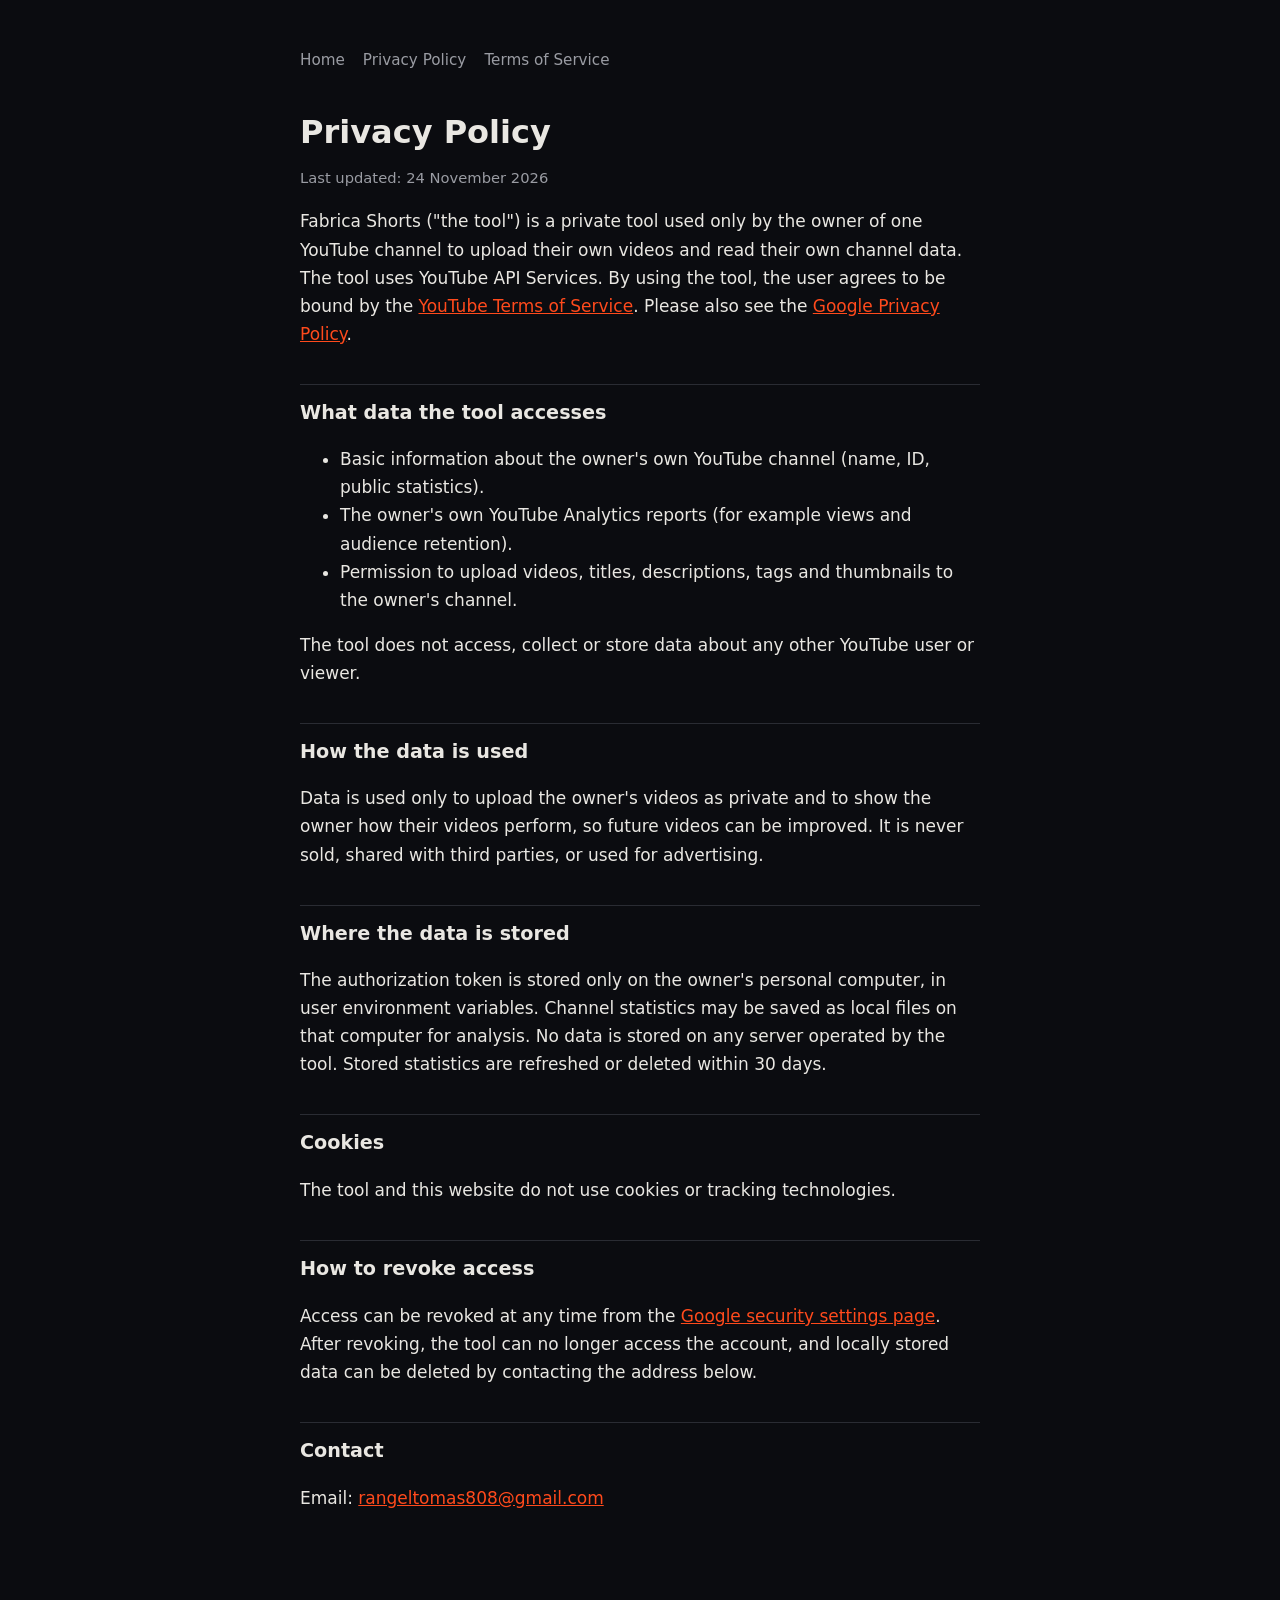
==== privacy.html @ dd267b30 "Páginas públicas da app Fabrica Shorts (início, privacidade, termos) Co-Authored-By: Claude Opus 5.5" ====
<!doctype html>
<html lang="en">
<head>
<meta charset="utf-8">
<meta name="viewport" content="width=device-width, initial-scale=1">
<title>Fabrica Shorts Privacy Policy</title>
<link rel="stylesheet" href="style.css">
</head>
<body>
<main>
  <nav><a href="./">Home</a><a href="privacy.html">Privacy Policy</a><a href="terms.html">Terms of Service</a></nav>
  <h1>Privacy Policy</h1>
  <p class="muted">Last updated: 24 November 2026</p>

  <p>Fabrica Shorts ("the tool") is a private tool used only by the owner of one YouTube channel to
  upload their own videos and read their own channel data. The tool uses YouTube API Services.
  By using the tool, the user agrees to be bound by the
  <a href="https://www.youtube.com/t/terms">YouTube Terms of Service</a>.
  Please also see the <a href="https://policies.google.com/privacy">Google Privacy Policy</a>.</p>

  <h2>What data the tool accesses</h2>
  <ul>
    <li>Basic information about the owner's own YouTube channel (name, ID, public statistics).</li>
    <li>The owner's own YouTube Analytics reports (for example views and audience retention).</li>
    <li>Permission to upload videos, titles, descriptions, tags and thumbnails to the owner's channel.</li>
  </ul>
  <p>The tool does not access, collect or store data about any other YouTube user or viewer.</p>

  <h2>How the data is used</h2>
  <p>Data is used only to upload the owner's videos as private and to show the owner how their
  videos perform, so future videos can be improved. It is never sold, shared with third parties,
  or used for advertising.</p>

  <h2>Where the data is stored</h2>
  <p>The authorization token is stored only on the owner's personal computer, in user environment
  variables. Channel statistics may be saved as local files on that computer for analysis.
  No data is stored on any server operated by the tool. Stored statistics are refreshed or deleted
  within 30 days.</p>

  <h2>Cookies</h2>
  <p>The tool and this website do not use cookies or tracking technologies.</p>

  <h2>How to revoke access</h2>
  <p>Access can be revoked at any time from the
  <a href="https://security.google.com/settings/security/permissions">Google security settings page</a>.
  After revoking, the tool can no longer access the account, and locally stored data can be deleted
  by contacting the address below.</p>

  <h2>Contact</h2>
  <p>Email: <a href="mailto:rangeltomas808@gmail.com">rangeltomas808@gmail.com</a></p>
</main>
</body>
</html>
---- style.css ----
:root { --bg:#0b0c10; --fg:#e9e7e2; --muted:#9a9ca3; --accent:#ff4a1c; --rule:#2a2c33; }
* { box-sizing: border-box; }
body { margin:0; background:var(--bg); color:var(--fg);
  font:17px/1.65 "Segoe UI", system-ui, -apple-system, sans-serif;
  padding: 48px max(16px, env(safe-area-inset-left)) 80px max(16px, env(safe-area-inset-right)); }
main { max-width: 680px; margin: 0 auto; }
h1 { font-size: 2rem; line-height: 1.2; margin: 0 0 8px; }
h2 { font-size: 1.2rem; margin: 36px 0 8px; padding-top: 12px; border-top: 1px solid var(--rule); }
p, li { color: var(--fg); }
.muted { color: var(--muted); font-size: .92rem; }
a { color: var(--accent); }
nav { display:flex; gap:18px; flex-wrap:wrap; margin-bottom:40px; font-size:.95rem; }
nav a { color: var(--muted); text-decoration:none; }
nav a:hover, nav a:focus-visible { color: var(--accent); }
.mark { color: var(--accent); }
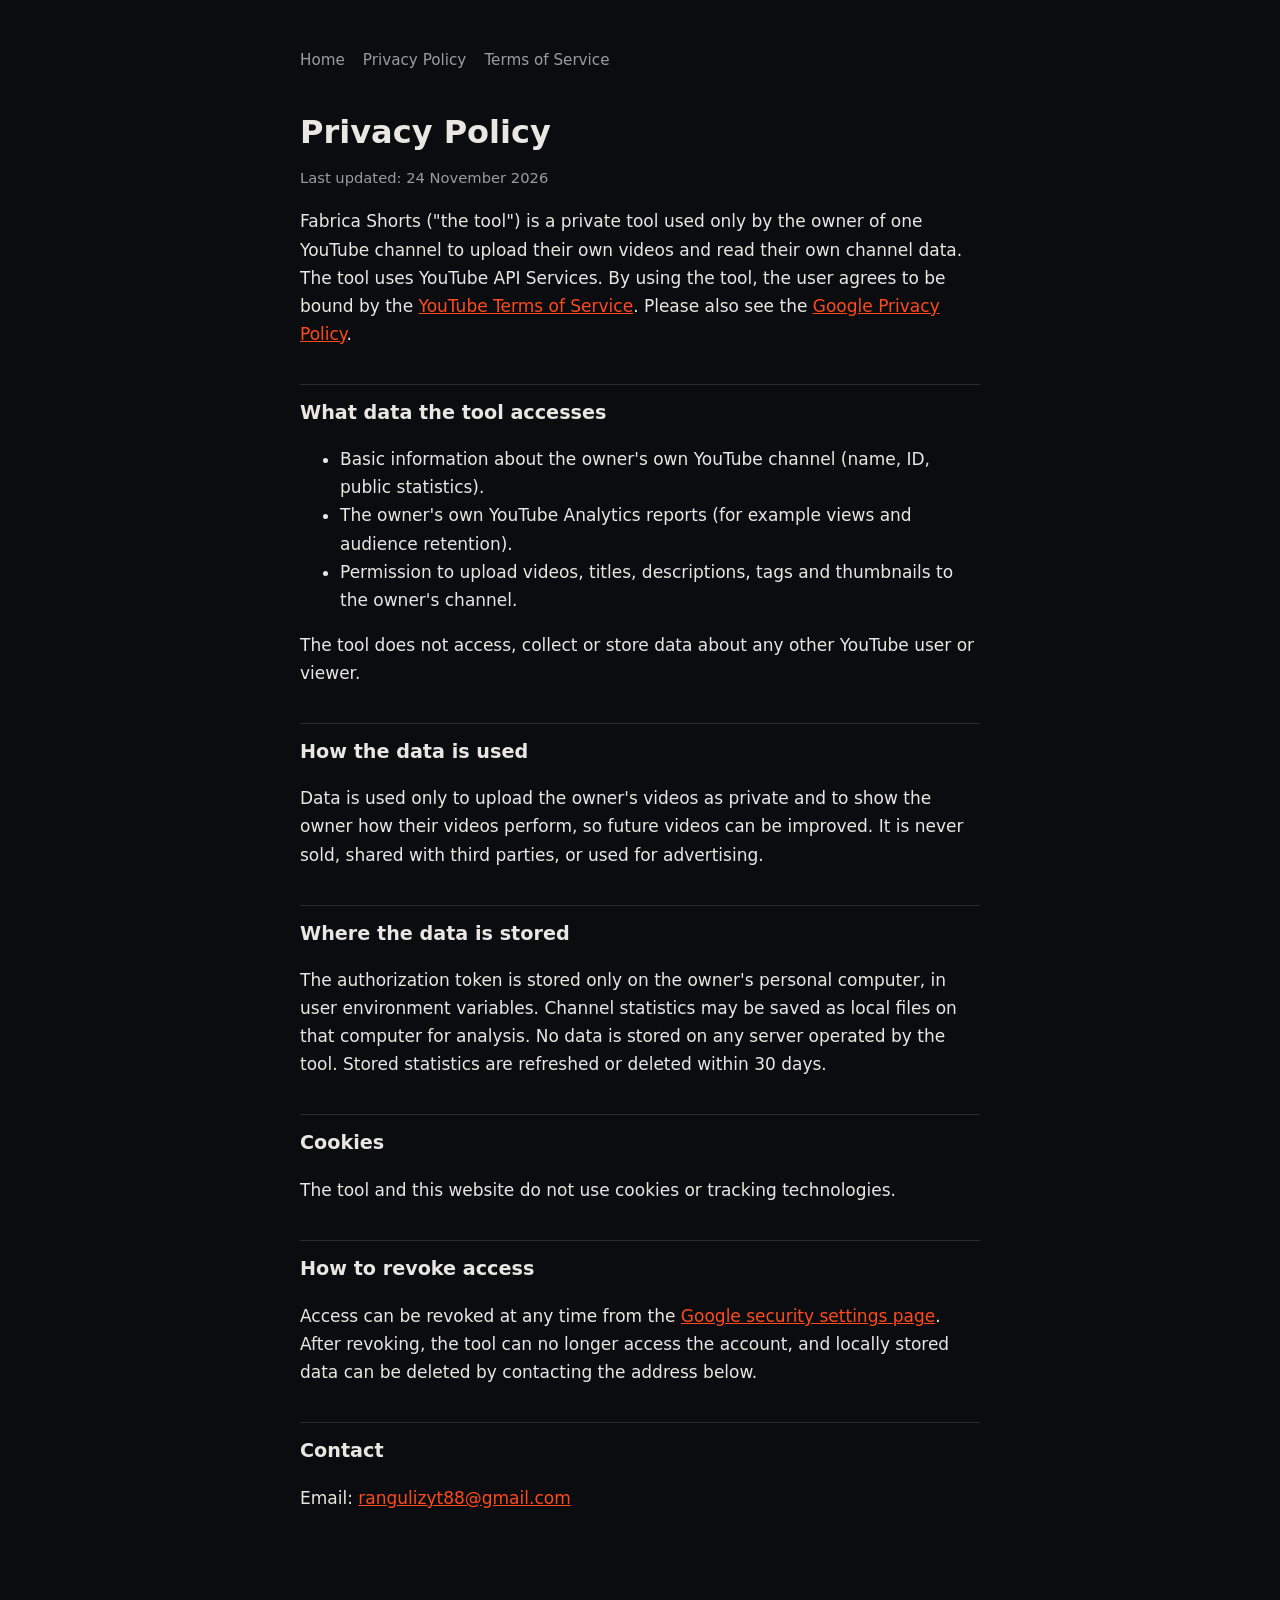
==== commit 461779ca: "E-mail de contacto do canal Co-Authored-By: Claude Opus 5.5 <noreply@anthropic.com>" ====
--- a/privacy.html
+++ b/privacy.html
@@ -47,7 +47,7 @@
   by contacting the address below.</p>
 
   <h2>Contact</h2>
-  <p>Email: <a href="mailto:rangeltomas808@gmail.com">rangeltomas808@gmail.com</a></p>
+  <p>Email: <a href="mailto:rangulizyt88@gmail.com">rangulizyt88@gmail.com</a></p>
 </main>
 </body>
 </html>
